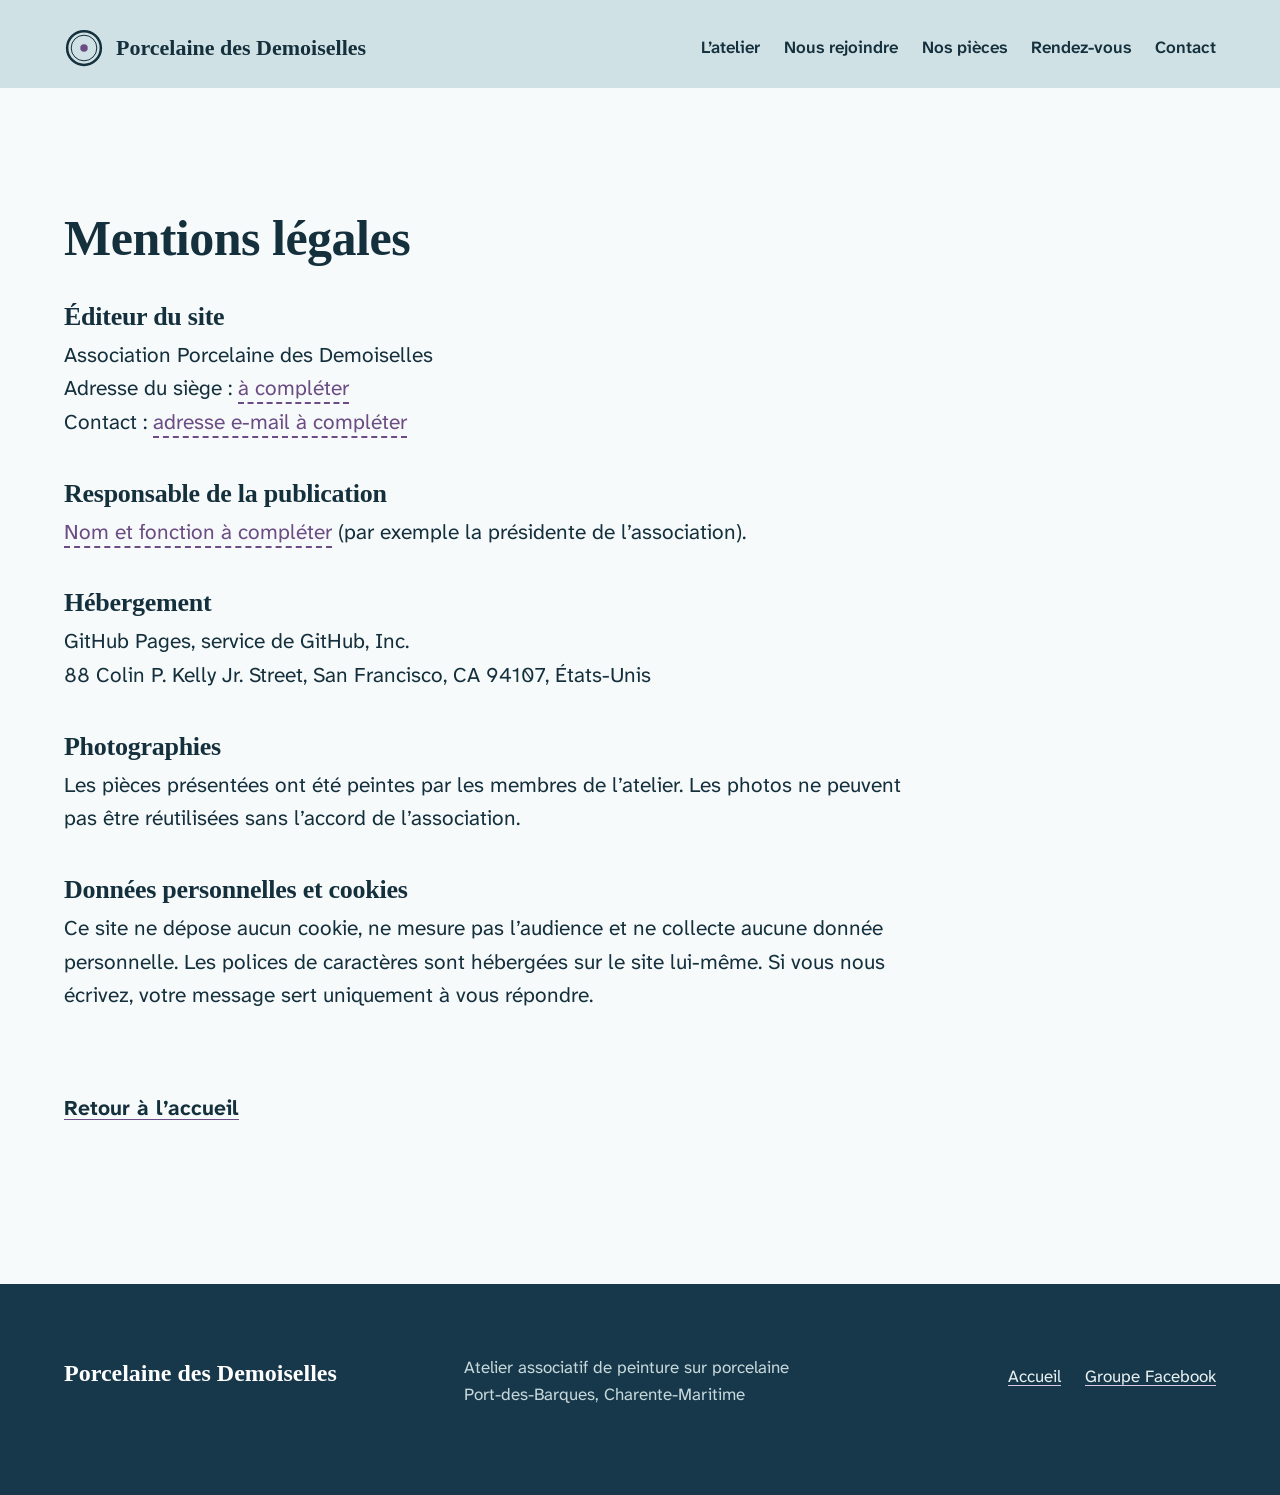
==== mentions-legales.html @ e753bbe0 "Site de l'atelier Porcelaine des Demoiselles Page d'accueil (atelier, nous rejoindre, galerie, rende" ====
<!doctype html>
<html lang="fr">
<head>
  <meta charset="utf-8">
  <meta name="viewport" content="width=device-width, initial-scale=1">
  <title>Mentions légales · Porcelaine des Demoiselles</title>
  <meta name="description" content="Mentions légales du site de l’atelier Porcelaine des Demoiselles, Port-des-Barques.">
  <meta name="theme-color" content="#cfe1e4">
  <meta name="robots" content="noindex">

  <link rel="preload" href="./fonts/alegreya.woff2" as="font" type="font/woff2" crossorigin>
  <link rel="preload" href="./fonts/atkinson-hyperlegible-next.woff2" as="font" type="font/woff2" crossorigin>
  <link rel="stylesheet" href="./css/base.css">
  <link rel="stylesheet" href="./css/layout.css">
  <link rel="stylesheet" href="./css/sections.css">

  <link rel="icon" href="./images/site/favicon.svg" type="image/svg+xml">
</head>
<body>
  <a class="lien-evitement" href="#contenu">Aller au contenu</a>

  <header class="entete">
    <div class="conteneur entete__interieur">
      <a class="marque" href="./index.html">
        <svg class="marque__signe" viewBox="0 0 64 64" aria-hidden="true" focusable="false">
          <circle cx="32" cy="32" r="27" fill="none" stroke="currentColor" stroke-width="4"/>
          <circle cx="32" cy="32" r="20.5" fill="none" stroke="currentColor" stroke-width="1.6"/>
          <circle cx="32" cy="32" r="6" class="marque__point"/>
        </svg>
        <span>Porcelaine des Demoiselles</span>
      </a>
      <nav class="navigation" aria-label="Navigation principale">
        <ul>
          <li><a href="./index.html#atelier">L’atelier</a></li>
          <li><a href="./index.html#rejoindre">Nous rejoindre</a></li>
          <li><a href="./index.html#galerie">Nos pièces</a></li>
          <li><a href="./index.html#rendez-vous">Rendez-vous</a></li>
          <li><a href="./index.html#contact">Contact</a></li>
        </ul>
      </nav>
    </div>
  </header>

  <!-- Les mentions « à compléter » sont à remplacer par les vraies informations -->
  <main id="contenu" class="bande mentions">
    <div class="conteneur prose">
      <h1>Mentions légales</h1>

      <h2>Éditeur du site</h2>
      <p>Association Porcelaine des Demoiselles<br>
        Adresse du siège&nbsp;: <span class="a-completer">à compléter</span><br>
        Contact&nbsp;: <span class="a-completer">adresse e-mail à compléter</span></p>

      <h2>Responsable de la publication</h2>
      <p><span class="a-completer">Nom et fonction à compléter</span> (par exemple la présidente de l’association).</p>

      <h2>Hébergement</h2>
      <!-- À adapter si le site est hébergé ailleurs que sur GitHub Pages -->
      <p>GitHub Pages, service de GitHub, Inc.<br>
        88 Colin P. Kelly Jr. Street, San Francisco, CA 94107, États-Unis</p>

      <h2>Photographies</h2>
      <p>Les pièces présentées ont été peintes par les membres de l’atelier. Les photos ne peuvent pas être réutilisées sans l’accord de l’association.</p>

      <h2>Données personnelles et cookies</h2>
      <p>Ce site ne dépose aucun cookie, ne mesure pas l’audience et ne collecte aucune donnée personnelle. Les polices de caractères sont hébergées sur le site lui-même. Si vous nous écrivez, votre message sert uniquement à vous répondre.</p>

      <p class="mentions__retour"><a class="lien-fort" href="./index.html">Retour à l’accueil</a></p>
    </div>
  </main>

  <footer class="pied">
    <div class="conteneur pied__interieur">
      <p class="pied__nom">Porcelaine des Demoiselles</p>
      <p>Atelier associatif de peinture sur porcelaine<br>Port-des-Barques, Charente-Maritime</p>
      <ul class="pied__liens">
        <li><a href="./index.html">Accueil</a></li>
        <li><a href="https://www.facebook.com/groups/818583442289298" rel="noopener">Groupe Facebook</a></li>
      </ul>
    </div>
  </footer>
</body>
</html>
---- css/base.css ----
/* =========================================================
   base.css — polices, couleurs, typographie, éléments communs
   C'est ici qu'on change les couleurs et les tailles du site.
   ========================================================= */

/* ---------- Polices (fichiers dans /fonts, licence libre OFL) ---------- */
@font-face {
  font-family: "Alegreya";
  src: url("../fonts/alegreya.woff2") format("woff2");
  font-weight: 400 800;
  font-style: normal;
  font-display: swap;
}

@font-face {
  font-family: "Atkinson Hyperlegible Next";
  src: url("../fonts/atkinson-hyperlegible-next.woff2") format("woff2");
  font-weight: 200 800;
  font-style: normal;
  font-display: swap;
}

/* ---------- Réglages généraux (variables) ---------- */
:root {
  /* Couleurs : les teintes d'une carte marine de l'estuaire */
  --fond: #f7fafa;          /* blanc froid, comme la porcelaine */
  --blanc: #ffffff;
  --eau-claire: #e5eff0;    /* eau peu profonde, teinte légère */
  --eau: #cfe1e4;           /* eau peu profonde, teinte plus marquée */
  --profond: #17384a;       /* bandeau « Nous rejoindre » et pied de page */
  --encre: #15303d;         /* texte principal et filets */
  --encre-douce: #3c5664;   /* texte secondaire, légendes */
  --obione: #6a8873;        /* vert des prés salés : traits pointillés */
  --lavande: #6b4c84;       /* lavande de mer : le seul accent */
  --lavande-claire: #d8c8e6;/* accent sur fond foncé */
  --sur-profond: #e8f1f2;   /* texte sur fond foncé */
  --sur-profond-doux: #c6d8dc;

  /* Polices */
  --police-titre: "Alegreya", Georgia, "Times New Roman", serif;
  --police-texte: "Atkinson Hyperlegible Next", "Segoe UI", Arial, sans-serif;

  /* Tailles de texte (grandes, pour un confort de lecture) */
  --texte: clamp(1.1875rem, 1.1rem + 0.3vw, 1.3125rem);   /* 19 à 21 px */
  --texte-petit: 1.0625rem;                                 /* 17 px, jamais moins */
  --titre-1: clamp(2.75rem, 1.6rem + 4.4vw, 5rem);
  --titre-2: clamp(2.125rem, 1.6rem + 2vw, 3.125rem);
  --titre-3: clamp(1.375rem, 1.25rem + 0.5vw, 1.625rem);

  /* Espacements */
  --espace-1: 0.5rem;
  --espace-2: 1rem;
  --espace-3: 1.5rem;
  --espace-4: 2.5rem;
  --espace-5: clamp(3rem, 2rem + 3vw, 4.5rem);
  --espace-section: clamp(4.5rem, 3rem + 6vw, 8rem);

  /* Mise en page */
  --largeur-max: 72rem;
  --marge: clamp(1.25rem, 5vw, 3rem);
  --mesure: 62ch;           /* longueur de ligne idéale pour lire */

  color-scheme: light;
}

/* ---------- Remise à zéro légère ---------- */
*,
*::before,
*::after {
  box-sizing: border-box;
}

html {
  -webkit-text-size-adjust: 100%;
  text-size-adjust: 100%;
  scroll-behavior: smooth;
  scrollbar-color: var(--encre-douce) var(--eau-claire);
}

body {
  margin: 0;
  background: var(--fond);
  color: var(--encre);
  font-family: var(--police-texte);
  font-size: var(--texte);
  line-height: 1.6;
  font-variant-numeric: lining-nums;
  caret-color: var(--lavande);
  -webkit-font-smoothing: antialiased;
}

img,
svg {
  display: block;
  max-width: 100%;
}

img {
  height: auto;
}

/* ---------- Titres et paragraphes ---------- */
h1,
h2,
h3 {
  font-family: var(--police-titre);
  font-weight: 700;
  line-height: 1.08;
  letter-spacing: -0.01em;
  color: var(--encre);
  margin: 0 0 var(--espace-3);
  text-wrap: balance;
}

h1 { font-size: var(--titre-1); font-weight: 800; line-height: 1; }
h2 { font-size: var(--titre-2); }
h3 { font-size: var(--titre-3); font-weight: 600; margin-bottom: var(--espace-2); }

/* Plus d'espace au-dessus d'un sous-titre qu'en dessous */
p + h3,
ul + h3,
ol + h3,
table + h3,
.prochain + h3 {
  margin-top: var(--espace-4);
}

p {
  margin: 0 0 var(--espace-3);
  max-width: var(--mesure);
  text-wrap: pretty;
}

ul,
ol {
  margin: 0;
  padding: 0;
}

strong {
  font-weight: 700;
}

sup {
  font-size: 0.65em;
  line-height: 0;
}

/* ---------- Liens ---------- */
a {
  color: inherit;
  text-decoration-line: underline;
  text-decoration-color: var(--lavande);
  text-decoration-thickness: 1px;
  text-underline-offset: 0.2em;
  transition: text-decoration-color 160ms ease-out;
}

/* Au survol, le soulignement devient un double filet */
a:hover {
  text-decoration-style: double;
  text-decoration-thickness: 3px;
}

/* Contour bien visible pour la navigation au clavier */
:focus-visible {
  outline: 3px solid var(--lavande);
  outline-offset: 3px;
  border-radius: 2px;
}

::selection {
  background: var(--lavande-claire);
  color: var(--encre);
}

/* ---------- Boutons ---------- */
.bouton {
  display: inline-flex;
  align-items: center;
  justify-content: center;
  min-height: 3.25rem;
  padding: 0.75rem 1.75rem;
  border: 2px solid var(--profond);
  border-radius: 3px;
  background: var(--profond);
  color: var(--sur-profond);
  font: inherit;
  font-weight: 700;
  line-height: 1.2;
  text-decoration: none;
  cursor: pointer;
  outline: 1px solid transparent;
  outline-offset: 4px;
  transition: outline-color 180ms ease-out, background-color 180ms ease-out;
}

/* Survol : un second filet fin apparaît autour du bouton */
.bouton:hover {
  outline-color: var(--profond);
}

.bouton:focus-visible {
  outline: 3px solid var(--lavande);
  outline-offset: 4px;
}

.bouton--clair {
  background: var(--fond);
  border-color: var(--fond);
  color: var(--profond);
}

.bouton--clair:hover {
  outline-color: var(--fond);
}

.bouton--clair:focus-visible {
  outline-color: var(--lavande-claire);
}

.bouton--trait {
  background: transparent;
  color: var(--profond);
}

/* Lien mis en avant, à côté d'un bouton */
.lien-fort {
  display: inline-flex;
  align-items: center;
  min-height: 3.25rem;
  font-weight: 700;
}

/* Groupe d'actions (bouton + lien) */
.actions {
  display: flex;
  flex-wrap: wrap;
  align-items: center;
  gap: var(--espace-2) var(--espace-4);
  margin-top: var(--espace-4);
}

/* ---------- Cartouche : cadre à double filet (épais + fin) ---------- */
/* Comme les cartouches des cartes marines et les filets peints au bord des assiettes */
.cartouche {
  --ecart-filet: 5px;
  margin: calc(var(--ecart-filet) + 2px);
  padding: clamp(0.625rem, 1.4vw, 1rem);
  background: var(--blanc);
  border: 3px solid var(--encre);
  outline: 1px solid var(--encre);
  outline-offset: var(--ecart-filet);
}

figure {
  margin: 0;
}

figcaption {
  margin-top: 0.75rem;
  color: var(--encre-douce);
  font-size: var(--texte-petit);
  line-height: 1.4;
}

/* ---------- Informations encore à remplir ---------- */
/* Repère visible tant que la vraie information n'est pas saisie */
.a-completer {
  color: var(--lavande);
  font-style: normal;
  border-bottom: 2px dashed var(--lavande);
}

/* ---------- Accessibilité ---------- */
.lien-evitement {
  position: absolute;
  top: var(--espace-1);
  left: var(--espace-1);
  z-index: 10;
  padding: var(--espace-1) var(--espace-2);
  background: var(--profond);
  color: var(--sur-profond);
  font-weight: 700;
  transform: translateY(-200%);
}

.lien-evitement:focus {
  transform: none;
}

@media (prefers-reduced-motion: reduce) {
  html {
    scroll-behavior: auto;
  }

  *,
  *::before,
  *::after {
    transition-duration: 0.01ms !important;
    animation-duration: 0.01ms !important;
  }
}
---- css/layout.css ----
/* =========================================================
   layout.css — conteneur, en-tête, bandes de couleur, pied de page
   ========================================================= */

/* Largeur maximale du contenu + marges sur les côtés */
.conteneur {
  width: 100%;
  max-width: calc(var(--largeur-max) + 2 * var(--marge));
  margin-inline: auto;
  padding-inline: var(--marge);
}

/* ---------- En-tête ---------- */
.entete {
  background: var(--eau);
  padding-block: var(--espace-3) var(--espace-2);
}

.entete__interieur {
  display: flex;
  flex-wrap: wrap;
  align-items: center;
  justify-content: space-between;
  gap: var(--espace-2) var(--espace-4);
}

.marque {
  display: inline-flex;
  align-items: center;
  gap: 0.75rem;
  min-height: 3rem;
  font-family: var(--police-titre);
  font-size: 1.375rem;
  font-weight: 700;
  line-height: 1.1;
  text-decoration: none;
}

.marque__signe {
  width: 2.5rem;
  height: 2.5rem;
  flex: none;
  color: var(--encre);
}

.marque__point {
  fill: var(--lavande);
}

.navigation ul {
  display: flex;
  flex-wrap: wrap;
  gap: 0 var(--espace-3);
  list-style: none;
}

.navigation a {
  display: inline-flex;
  align-items: center;
  min-height: 2.75rem;     /* zone cliquable confortable */
  font-size: var(--texte-petit);
  font-weight: 600;
  text-decoration-color: transparent;
}

.navigation a:hover {
  text-decoration-color: var(--lavande);
}

/* ---------- Bandes (sections) ---------- */
.bande {
  padding-block: var(--espace-section);
}

.bande--eau-claire {
  background: var(--eau-claire);
}

.bande--eau {
  background: var(--eau);
}

/* Bande foncée : on éclaircit textes, liens et contours */
.bande--profonde {
  background: var(--profond);
  color: var(--sur-profond);
}

.bande--profonde h2,
.bande--profonde h3 {
  color: var(--blanc);
}

.bande--profonde a {
  text-decoration-color: var(--lavande-claire);
}

.bande--profonde :focus-visible {
  outline-color: var(--lavande-claire);
}

/* ---------- Pied de page ---------- */
.pied {
  background: var(--profond);
  color: var(--sur-profond-doux);
  padding-block: var(--espace-5);
  font-size: var(--texte-petit);
}

.pied__interieur {
  display: grid;
  gap: var(--espace-2) var(--espace-4);
}

.pied p {
  margin: 0;
}

.pied__nom {
  font-family: var(--police-titre);
  font-size: 1.5rem;
  font-weight: 700;
  color: var(--blanc);
}

.pied__liens {
  display: flex;
  flex-wrap: wrap;
  gap: 0 var(--espace-3);
  list-style: none;
}

.pied a {
  display: inline-flex;
  align-items: center;
  min-height: 2.75rem;
  color: var(--sur-profond);
  text-decoration-color: var(--lavande-claire);
}

.pied :focus-visible {
  outline-color: var(--lavande-claire);
}

.pied__note {
  padding-top: var(--espace-2);
  border-top: 1px dotted var(--sur-profond-doux);
}

@media (min-width: 56rem) {
  .pied__interieur {
    grid-template-columns: 1fr 1.4fr auto;
    align-items: start;
  }

  .pied__nom {
    grid-row: span 2;
  }

  .pied__note {
    grid-column: 2 / -1;
  }
}
---- css/sections.css ----
/* =========================================================
   sections.css — le style de chaque partie de la page
   (accueil, atelier, nous rejoindre, rendez-vous, contact, mentions)
   ========================================================= */

/* ---------- Accueil ---------- */
.accueil {
  --hauteur-cote: clamp(56px, 8vw, 120px);
  position: relative;
  background: var(--eau);
  padding-top: var(--espace-4);
}

.accueil__grille {
  position: relative;
  z-index: 1;               /* la photo passe devant la ligne de côte */
  display: grid;
  gap: var(--espace-5);
  align-items: center;
}

.accueil__texte {
  padding-bottom: var(--espace-2);
}

.accueil h1 {
  margin-bottom: var(--espace-2);
}

.accueil__soustitre {
  font-family: var(--police-titre);
  font-size: var(--titre-3);
  font-weight: 500;
  line-height: 1.3;
  color: var(--encre-douce);
  margin-bottom: var(--espace-4);
}

.accueil__intro {
  font-size: calc(var(--texte) * 1.08);
  max-width: 34ch;
}

.accueil__mention {
  font-weight: 700;
  color: var(--lavande);
  max-width: 34ch;
}

.accueil__image {
  justify-self: center;
  width: min(100%, 26rem);
  --ecart-filet: 6px;
}

/* La ligne de côte en bas de l'accueil */
.cote {
  position: absolute;
  left: 0;
  bottom: 0;
  width: 100%;
  height: var(--hauteur-cote);
}

.cote__terre {
  fill: var(--fond);
}

.cote__sonde {
  fill: none;
  stroke: var(--encre);
  stroke-opacity: 0.55;
  stroke-width: 1.5;
  stroke-dasharray: 1.5 7;
  stroke-linecap: round;
  vector-effect: non-scaling-stroke;
}

@media (min-width: 56rem) {
  .accueil {
    padding-top: var(--espace-3);
  }

  .accueil__grille {
    grid-template-columns: 1.15fr 0.85fr;
    gap: var(--espace-4);
  }

  .accueil__texte {
    padding-bottom: calc(var(--hauteur-cote) + var(--espace-3));
  }

  .accueil__image {
    justify-self: end;
    width: min(100%, 25rem);
    margin-bottom: calc(var(--hauteur-cote) * -0.35);
  }
}

@media (max-width: 55.99rem) {
  .accueil__grille {
    padding-bottom: calc(var(--hauteur-cote) * 0.55);
  }
}

/* ---------- L'atelier ---------- */
.atelier {
  padding-top: calc(var(--espace-section) * 0.9);
}

.atelier__grille {
  display: grid;
  gap: var(--espace-5);
  align-items: start;
}

.atelier__image {
  width: min(100%, 24rem);
  justify-self: center;
}

/* Liste séparée par des pointillés, comme des lignes de sonde */
.liste-sonde {
  list-style: none;
  max-width: 30rem;
  border-top: 1px dotted var(--obione);
}

.liste-sonde li {
  padding-block: 0.6rem;
  border-bottom: 1px dotted var(--obione);
}

@media (min-width: 56rem) {
  .atelier__grille {
    grid-template-columns: 1.25fr 0.75fr;
    gap: var(--espace-5) clamp(3rem, 6vw, 6rem);
  }

  .atelier__image {
    justify-self: end;
    margin-top: calc(var(--titre-2) * 1.6);
  }
}

/* ---------- Nous rejoindre ---------- */
.rejoindre h2 {
  max-width: 18ch;
}

.rejoindre__intro {
  font-size: calc(var(--texte) * 1.08);
  color: var(--sur-profond);
  max-width: 48ch;
  margin-bottom: var(--espace-5);
}

/* Les trois étapes, numérotées dans l'ordre */
.etapes {
  list-style: none;
  counter-reset: etape;
  display: grid;
  gap: var(--espace-4);
}

.etape {
  counter-increment: etape;
  position: relative;
  padding-top: var(--espace-3);
  border-top: 1px dotted var(--sur-profond-doux);
}

.etape::before {
  content: counter(etape);
  display: grid;
  place-items: center;
  width: 3rem;
  height: 3rem;
  margin-bottom: var(--espace-2);
  border: 2px solid var(--lavande-claire);
  border-radius: 50%;
  outline: 1px solid var(--lavande-claire);
  outline-offset: 3px;
  font-family: var(--police-titre);
  font-size: 1.5rem;
  font-weight: 700;
  line-height: 1;
  color: var(--blanc);
}

.etape p {
  color: var(--sur-profond-doux);
  margin-bottom: 0;
}

.rejoindre .actions {
  margin-top: var(--espace-5);
}

@media (min-width: 60rem) {
  .etapes {
    grid-template-columns: repeat(3, 1fr);
    gap: var(--espace-5);
  }
}

/* ---------- Rendez-vous ---------- */
.rendez-vous__intro {
  margin-bottom: var(--espace-4);
}

/* Le prochain rendez-vous : une ligne encadrée d'un double filet */
.prochain {
  display: flex;
  flex-wrap: wrap;
  align-items: baseline;
  gap: var(--espace-1) var(--espace-3);
  max-width: none;
  padding-block: var(--espace-3);
  border-block: 4px double var(--encre);
}

.prochain__titre {
  font-family: var(--police-titre);
  font-size: var(--titre-3);
  font-weight: 700;
}

/* Tableau des expositions, façon annuaire des marées */
.annuaire {
  width: 100%;
  max-width: 52rem;
  border-collapse: collapse;
  font-variant-numeric: lining-nums tabular-nums;
}

.annuaire th {
  padding: 0 var(--espace-2) var(--espace-1) 0;
  font-size: var(--texte-petit);
  font-weight: 700;
  color: var(--encre-douce);
  text-align: left;
  border-bottom: 2px solid var(--encre);
}

.annuaire td {
  padding: 0.8rem var(--espace-2) 0.8rem 0;
  border-bottom: 1px dotted var(--obione);
  vertical-align: top;
}

.annuaire td:first-child {
  font-family: var(--police-titre);
  font-weight: 700;
  white-space: nowrap;
}

.note {
  margin-top: var(--espace-3);
  color: var(--encre-douce);
}

/* Sur petit écran, chaque ligne du tableau devient un petit bloc */
@media (max-width: 40rem) {
  .annuaire thead {
    position: absolute;
    width: 1px;
    height: 1px;
    overflow: hidden;
    clip-path: inset(50%);
  }

  .annuaire tr {
    display: block;
    padding-block: 0.8rem;
    border-bottom: 1px dotted var(--obione);
  }

  .annuaire tbody tr:first-child {
    border-top: 2px solid var(--encre);
  }

  .annuaire td {
    display: block;
    padding: 0;
    border: 0;
  }

  .annuaire td:last-child {
    color: var(--encre-douce);
  }
}

/* ---------- Infos pratiques et contact ---------- */
.contact__grille {
  display: grid;
  gap: var(--espace-5);
  align-items: start;
}

.contact__bloc.cartouche {
  --ecart-filet: 5px;
  padding: clamp(1.25rem, 3vw, 2.25rem);
}

.contact__bloc:not(.cartouche) {
  padding-top: clamp(1.25rem, 3vw, 2.25rem);
}

/* Liste « intitulé : valeur » séparée par des pointillés */
.fiche {
  margin: 0;
}

.fiche > div {
  padding-block: 0.85rem;
  border-bottom: 1px dotted var(--obione);
}

.fiche > div:first-child {
  border-top: 1px dotted var(--obione);
}

.fiche dt {
  font-size: var(--texte-petit);
  font-weight: 700;
  color: var(--encre-douce);
}

.fiche dd {
  margin: 0.15rem 0 0;
  overflow-wrap: anywhere;
}

.fiche a {
  display: inline-flex;
  align-items: center;
  min-height: 2.75rem;
  font-weight: 700;
}

@media (min-width: 56rem) {
  .contact__grille {
    grid-template-columns: 1fr 1fr;
    gap: var(--espace-5) clamp(3rem, 6vw, 6rem);
  }
}

/* ---------- Page des mentions légales ---------- */
.mentions h1 {
  font-size: var(--titre-2);
  margin-bottom: var(--espace-4);
}

.prose h2 {
  font-size: var(--titre-3);
  margin: var(--espace-4) 0 var(--espace-1);
}

.mentions__retour {
  margin-top: var(--espace-5);
}
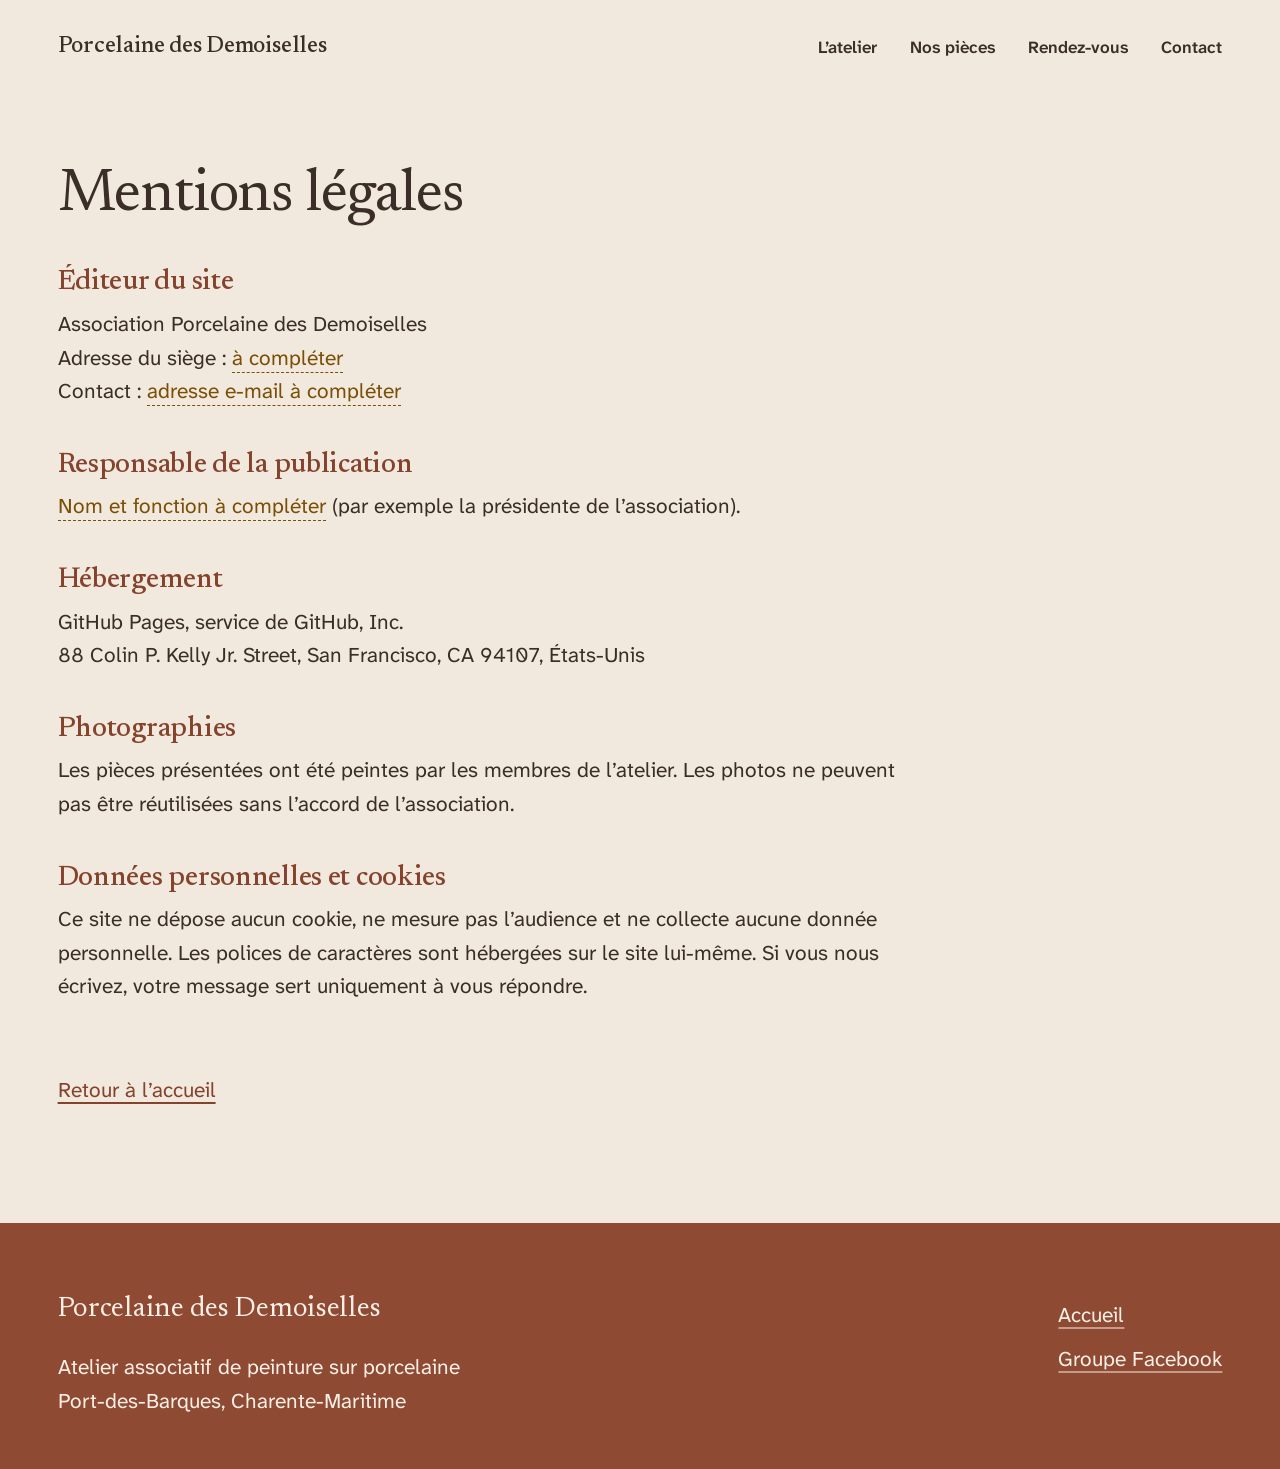
==== commit 5024608d: "Nouveau design chaleureux : lin, rose poudré et terre cuite - Palette choisie par l'association : fo" ====
--- a/mentions-legales.html
+++ b/mentions-legales.html
@@ -5,11 +5,12 @@
   <meta name="viewport" content="width=device-width, initial-scale=1">
   <title>Mentions légales · Porcelaine des Demoiselles</title>
   <meta name="description" content="Mentions légales du site de l’atelier Porcelaine des Demoiselles, Port-des-Barques.">
-  <meta name="theme-color" content="#cfe1e4">
+  <meta name="theme-color" content="#f2e9de">
   <meta name="robots" content="noindex">
 
-  <link rel="preload" href="./fonts/alegreya.woff2" as="font" type="font/woff2" crossorigin>
+  <link rel="preload" href="./fonts/newsreader.woff2" as="font" type="font/woff2" crossorigin>
   <link rel="preload" href="./fonts/atkinson-hyperlegible-next.woff2" as="font" type="font/woff2" crossorigin>
+  <script>document.documentElement.classList.add("js");</script>
   <link rel="stylesheet" href="./css/base.css">
   <link rel="stylesheet" href="./css/layout.css">
   <link rel="stylesheet" href="./css/sections.css">
@@ -19,20 +20,18 @@
 <body>
   <a class="lien-evitement" href="#contenu">Aller au contenu</a>
 
+  <!-- ============ EN-TÊTE ============ -->
   <header class="entete">
     <div class="conteneur entete__interieur">
-      <a class="marque" href="./index.html">
-        <svg class="marque__signe" viewBox="0 0 64 64" aria-hidden="true" focusable="false">
-          <circle cx="32" cy="32" r="27" fill="none" stroke="currentColor" stroke-width="4"/>
-          <circle cx="32" cy="32" r="20.5" fill="none" stroke="currentColor" stroke-width="1.6"/>
-          <circle cx="32" cy="32" r="6" class="marque__point"/>
-        </svg>
-        <span>Porcelaine des Demoiselles</span>
-      </a>
-      <nav class="navigation" aria-label="Navigation principale">
+      <a class="marque" href="./index.html">Porcelaine des Demoiselles</a>
+      <!-- Bouton « Menu », visible seulement sur téléphone (géré par js/menu.js) -->
+      <button class="menu-bouton" type="button" aria-expanded="false" aria-controls="navigation-principale">
+        <span class="menu-bouton__icone" aria-hidden="true"></span>
+        Menu
+      </button>
+      <nav class="navigation" id="navigation-principale" aria-label="Navigation principale">
         <ul>
           <li><a href="./index.html#atelier">L’atelier</a></li>
-          <li><a href="./index.html#rejoindre">Nous rejoindre</a></li>
           <li><a href="./index.html#galerie">Nos pièces</a></li>
           <li><a href="./index.html#rendez-vous">Rendez-vous</a></li>
           <li><a href="./index.html#contact">Contact</a></li>
@@ -42,7 +41,7 @@
   </header>
 
   <!-- Les mentions « à compléter » sont à remplacer par les vraies informations -->
-  <main id="contenu" class="bande mentions">
+  <main id="contenu" class="partie mentions">
     <div class="conteneur prose">
       <h1>Mentions légales</h1>
 
@@ -65,7 +64,7 @@
       <h2>Données personnelles et cookies</h2>
       <p>Ce site ne dépose aucun cookie, ne mesure pas l’audience et ne collecte aucune donnée personnelle. Les polices de caractères sont hébergées sur le site lui-même. Si vous nous écrivez, votre message sert uniquement à vous répondre.</p>
 
-      <p class="mentions__retour"><a class="lien-fort" href="./index.html">Retour à l’accueil</a></p>
+      <p class="mentions__retour"><a href="./index.html">Retour à l’accueil</a></p>
     </div>
   </main>
 
@@ -79,5 +78,8 @@
       </ul>
     </div>
   </footer>
+
+
+  <script src="./js/menu.js" defer></script>
 </body>
 </html>
--- a/css/base.css
+++ b/css/base.css
@@ -1,17 +1,28 @@
 /* =========================================================
    base.css — polices, couleurs, typographie, éléments communs
    C'est ici qu'on change les couleurs et les tailles du site.
+   L'ambiance : la table de l'exposition-vente, un après-midi d'automne.
    ========================================================= */
 
 /* ---------- Polices (fichiers dans /fonts, licence libre OFL) ---------- */
+/* Newsreader : les titres, chaleureux et lisibles (droit et italique) */
 @font-face {
-  font-family: "Alegreya";
-  src: url("../fonts/alegreya.woff2") format("woff2");
-  font-weight: 400 800;
+  font-family: "Newsreader";
+  src: url("../fonts/newsreader.woff2") format("woff2");
+  font-weight: 200 800;
   font-style: normal;
   font-display: swap;
 }
 
+@font-face {
+  font-family: "Newsreader";
+  src: url("../fonts/newsreader-italique.woff2") format("woff2");
+  font-weight: 200 800;
+  font-style: italic;
+  font-display: swap;
+}
+
+/* Atkinson Hyperlegible Next : le texte courant, conçu pour bien se lire */
 @font-face {
   font-family: "Atkinson Hyperlegible Next";
   src: url("../fonts/atkinson-hyperlegible-next.woff2") format("woff2");
@@ -22,30 +33,48 @@
 
 /* ---------- Réglages généraux (variables) ---------- */
 :root {
-  /* Couleurs : les teintes d'une carte marine de l'estuaire */
-  --fond: #f7fafa;          /* blanc froid, comme la porcelaine */
-  --blanc: #ffffff;
-  --eau-claire: #e5eff0;    /* eau peu profonde, teinte légère */
-  --eau: #cfe1e4;           /* eau peu profonde, teinte plus marquée */
-  --profond: #17384a;       /* bandeau « Nous rejoindre » et pied de page */
-  --encre: #15303d;         /* texte principal et filets */
-  --encre-douce: #3c5664;   /* texte secondaire, légendes */
-  --obione: #6a8873;        /* vert des prés salés : traits pointillés */
-  --lavande: #6b4c84;       /* lavande de mer : le seul accent */
-  --lavande-claire: #d8c8e6;/* accent sur fond foncé */
-  --sur-profond: #e8f1f2;   /* texte sur fond foncé */
-  --sur-profond-doux: #c6d8dc;
+  /* ---- Les couleurs ----
+     Une palette douce : un fond lin, un rose poudré (la nappe sous les pièces
+     et « L'atelier »), un rose plus clair (« Rendez-vous »), un pied de page
+     terre cuite, un texte brun très foncé et une couleur d'accent terre cuite.
+     Pour changer toute l'ambiance, il suffit de changer ces valeurs. */
+  --fond: #f2e9de;          /* lin : fond général, haut de page, galerie, contact */
+  --fond-doux: #f6e1d9;     /* rose clair : « Rendez-vous » */
+  --fort: #ebcfc6;          /* rose poudré : la nappe, « L'atelier », le carton du prochain rendez-vous */
+  --fort-texte: #3b2e28;    /* texte sur le rose poudré */
+  --fort-doux: #6e4a3e;     /* cartels sur le rose poudré */
+  --fort-titre: #85432d;    /* titres sur le rose poudré */
+  --fort-lien: #85432d;     /* liens sur le rose poudré */
+  --fort-filet: rgb(59 46 40 / 0.2);
+  --pied: #8e4a33;          /* terre cuite : pied de page */
+  --pied-texte: #fbefe6;
+  --pied-doux: #f3d9cb;
+
+  --encre: #3b2e28;         /* texte principal */
+  --encre-douce: #6e4a3e;   /* cartels, légendes, notes */
+  --accent: #9e5239;        /* le mot en italique du grand titre */
+  --lien: #85432d;          /* titres des parties et liens */
+  --ocre: #7a4f06;          /* repère des informations encore à compléter */
+  --filet: rgb(59 46 40 / 0.2);    /* traits fins entre les lignes */
+  --selection: #e9b8a6;
+  --survol: rgb(59 46 40 / 0.07);
+
+  /* Les photos : coins doux et ombre chaude (et quand on les survole) */
+  --rayon: 14px;
+  --ombre: 0 2px 4px rgb(58 42 35 / 0.08), 0 18px 36px -12px rgb(58 42 35 / 0.30);
+  --ombre-levee: 0 4px 8px rgb(58 42 35 / 0.10), 0 30px 52px -14px rgb(58 42 35 / 0.38);
+  --douceur: cubic-bezier(0.16, 1, 0.3, 1);
 
   /* Polices */
-  --police-titre: "Alegreya", Georgia, "Times New Roman", serif;
+  --police-titre: "Newsreader", Georgia, "Times New Roman", serif;
   --police-texte: "Atkinson Hyperlegible Next", "Segoe UI", Arial, sans-serif;
 
   /* Tailles de texte (grandes, pour un confort de lecture) */
   --texte: clamp(1.1875rem, 1.1rem + 0.3vw, 1.3125rem);   /* 19 à 21 px */
   --texte-petit: 1.0625rem;                                 /* 17 px, jamais moins */
-  --titre-1: clamp(2.75rem, 1.6rem + 4.4vw, 5rem);
-  --titre-2: clamp(2.125rem, 1.6rem + 2vw, 3.125rem);
-  --titre-3: clamp(1.375rem, 1.25rem + 0.5vw, 1.625rem);
+  --titre-1: clamp(3rem, 1.1rem + 5.6vw, 5.875rem);
+  --titre-2: clamp(2.375rem, 1.3rem + 3vw, 3.875rem);
+  --titre-3: clamp(1.5rem, 1.35rem + 0.5vw, 1.75rem);
 
   /* Espacements */
   --espace-1: 0.5rem;
@@ -53,14 +82,53 @@
   --espace-3: 1.5rem;
   --espace-4: 2.5rem;
   --espace-5: clamp(3rem, 2rem + 3vw, 4.5rem);
-  --espace-section: clamp(4.5rem, 3rem + 6vw, 8rem);
+  --espace-section: clamp(4rem, 2.5rem + 4vw, 6rem);
 
   /* Mise en page */
-  --largeur-max: 72rem;
-  --marge: clamp(1.25rem, 5vw, 3rem);
+  --largeur-max: 90rem;
+  --marge: clamp(1.25rem, 4.5vw, 4rem);
+  --gouttiere: clamp(1rem, 2.2vw, 2rem);
   --mesure: 62ch;           /* longueur de ligne idéale pour lire */
 
   color-scheme: light;
+}
+
+/* Les fonds de couleur des parties */
+.fond-doux { background: var(--fond-doux); }
+
+/* L'aplat de couleur forte : textes, titres, liens et traits adaptés */
+.fond-fort {
+  --filet: var(--fort-filet);
+  background: var(--fort);
+  color: var(--fort-texte);
+}
+
+.fond-fort h2,
+.fond-fort h3 {
+  color: var(--fort-titre);
+}
+
+.fond-fort a,
+.fond-fort a:hover {
+  color: var(--fort-lien);
+}
+
+.fond-fort .cartel,
+.fond-fort figcaption {
+  color: var(--fort-doux);
+}
+
+.fond-fort .cartel strong {
+  color: var(--fort-texte);
+}
+
+.fond-fort :focus-visible {
+  outline-color: var(--fort-texte);
+}
+
+.fond-fort ::selection {
+  background: var(--fort-texte);
+  color: var(--fort);
 }
 
 /* ---------- Remise à zéro légère ---------- */
@@ -74,7 +142,7 @@
   -webkit-text-size-adjust: 100%;
   text-size-adjust: 100%;
   scroll-behavior: smooth;
-  scrollbar-color: var(--encre-douce) var(--eau-claire);
+  scrollbar-color: var(--encre-douce) var(--fond);
 }
 
 body {
@@ -85,7 +153,7 @@
   font-size: var(--texte);
   line-height: 1.6;
   font-variant-numeric: lining-nums;
-  caret-color: var(--lavande);
+  caret-color: var(--accent);
   -webkit-font-smoothing: antialiased;
 }
 
@@ -104,17 +172,39 @@
 h2,
 h3 {
   font-family: var(--police-titre);
-  font-weight: 700;
-  line-height: 1.08;
-  letter-spacing: -0.01em;
+  font-weight: 400;
+  font-optical-sizing: auto;
   color: var(--encre);
   margin: 0 0 var(--espace-3);
   text-wrap: balance;
 }
 
-h1 { font-size: var(--titre-1); font-weight: 800; line-height: 1; }
-h2 { font-size: var(--titre-2); }
-h3 { font-size: var(--titre-3); font-weight: 600; margin-bottom: var(--espace-2); }
+h1 {
+  font-size: var(--titre-1);
+  line-height: 0.98;
+  letter-spacing: -0.025em;
+}
+
+/* Le mot en italique du grand titre, en terre cuite */
+h1 em {
+  font-style: italic;
+  color: var(--accent);
+}
+
+h2 {
+  font-size: var(--titre-2);
+  line-height: 1.02;
+  letter-spacing: -0.02em;
+  color: var(--lien);
+}
+
+h3 {
+  font-size: var(--titre-3);
+  font-weight: 500;
+  line-height: 1.2;
+  letter-spacing: -0.01em;
+  margin-bottom: var(--espace-2);
+}
 
 /* Plus d'espace au-dessus d'un sous-titre qu'en dessous */
 p + h3,
@@ -122,7 +212,7 @@
 ol + h3,
 table + h3,
 .prochain + h3 {
-  margin-top: var(--espace-4);
+  margin-top: var(--espace-5);
 }
 
 p {
@@ -146,113 +236,63 @@
   line-height: 0;
 }
 
+/* Mots à ne pas couper en fin de ligne (ex. Port-des-Barques) */
+.sans-coupure {
+  white-space: nowrap;
+}
+
 /* ---------- Liens ---------- */
+/* Terre cuite foncée, soulignés finement ; le trait s’épaissit au survol */
 a {
-  color: inherit;
+  color: var(--lien);
   text-decoration-line: underline;
-  text-decoration-color: var(--lavande);
-  text-decoration-thickness: 1px;
-  text-underline-offset: 0.2em;
-  transition: text-decoration-color 160ms ease-out;
-}
-
-/* Au survol, le soulignement devient un double filet */
+  text-decoration-thickness: 0.075em;
+  text-underline-offset: 0.22em;
+  transition: color 160ms ease-out, text-decoration-thickness 160ms ease-out;
+}
+
 a:hover {
-  text-decoration-style: double;
-  text-decoration-thickness: 3px;
+  color: var(--encre);
+  text-decoration-thickness: 0.14em;
 }
 
 /* Contour bien visible pour la navigation au clavier */
 :focus-visible {
-  outline: 3px solid var(--lavande);
+  outline: 3px solid var(--encre);
   outline-offset: 3px;
-  border-radius: 2px;
 }
 
 ::selection {
-  background: var(--lavande-claire);
-  color: var(--encre);
-}
-
-/* ---------- Boutons ---------- */
+  background: var(--selection);
+  color: var(--encre);
+}
+
+/* ---------- Boutons (visionneuse, menu) ---------- */
+/* Un contour arrondi, jamais de bouton plein */
 .bouton {
   display: inline-flex;
   align-items: center;
   justify-content: center;
-  min-height: 3.25rem;
-  padding: 0.75rem 1.75rem;
-  border: 2px solid var(--profond);
-  border-radius: 3px;
-  background: var(--profond);
-  color: var(--sur-profond);
-  font: inherit;
+  min-height: 3rem;
+  padding: 0.6rem 1.4rem;
+  border: 1.5px solid currentColor;
+  border-radius: 999px;
+  background: transparent;
+  color: var(--encre);
+  font-family: var(--police-texte);
+  font-size: var(--texte-petit);
   font-weight: 700;
   line-height: 1.2;
   text-decoration: none;
   cursor: pointer;
-  outline: 1px solid transparent;
-  outline-offset: 4px;
-  transition: outline-color 180ms ease-out, background-color 180ms ease-out;
-}
-
-/* Survol : un second filet fin apparaît autour du bouton */
+  transition: background-color 180ms ease-out;
+}
+
 .bouton:hover {
-  outline-color: var(--profond);
-}
-
-.bouton:focus-visible {
-  outline: 3px solid var(--lavande);
-  outline-offset: 4px;
-}
-
-.bouton--clair {
-  background: var(--fond);
-  border-color: var(--fond);
-  color: var(--profond);
-}
-
-.bouton--clair:hover {
-  outline-color: var(--fond);
-}
-
-.bouton--clair:focus-visible {
-  outline-color: var(--lavande-claire);
-}
-
-.bouton--trait {
-  background: transparent;
-  color: var(--profond);
-}
-
-/* Lien mis en avant, à côté d'un bouton */
-.lien-fort {
-  display: inline-flex;
-  align-items: center;
-  min-height: 3.25rem;
-  font-weight: 700;
-}
-
-/* Groupe d'actions (bouton + lien) */
-.actions {
-  display: flex;
-  flex-wrap: wrap;
-  align-items: center;
-  gap: var(--espace-2) var(--espace-4);
-  margin-top: var(--espace-4);
-}
-
-/* ---------- Cartouche : cadre à double filet (épais + fin) ---------- */
-/* Comme les cartouches des cartes marines et les filets peints au bord des assiettes */
-.cartouche {
-  --ecart-filet: 5px;
-  margin: calc(var(--ecart-filet) + 2px);
-  padding: clamp(0.625rem, 1.4vw, 1rem);
-  background: var(--blanc);
-  border: 3px solid var(--encre);
-  outline: 1px solid var(--encre);
-  outline-offset: var(--ecart-filet);
-}
-
+  background: var(--survol);
+}
+
+/* ---------- Pièces, légendes et cartels ---------- */
 figure {
   margin: 0;
 }
@@ -264,12 +304,29 @@
   line-height: 1.4;
 }
 
+/* Le cartel : le nom de la pièce, puis une ligne d'explication */
+.cartel {
+  color: var(--encre-douce);
+  font-size: var(--texte-petit);
+  line-height: 1.4;
+}
+
+.cartel strong {
+  display: block;
+  margin-bottom: 0.1rem;
+  font-family: var(--police-titre);
+  font-size: 1.25rem;
+  font-weight: 500;
+  line-height: 1.3;
+  color: var(--encre);
+}
+
 /* ---------- Informations encore à remplir ---------- */
 /* Repère visible tant que la vraie information n'est pas saisie */
 .a-completer {
-  color: var(--lavande);
+  color: var(--ocre);
   font-style: normal;
-  border-bottom: 2px dashed var(--lavande);
+  border-bottom: 1.5px dashed currentColor;
 }
 
 /* ---------- Accessibilité ---------- */
@@ -279,10 +336,14 @@
   left: var(--espace-1);
   z-index: 10;
   padding: var(--espace-1) var(--espace-2);
-  background: var(--profond);
-  color: var(--sur-profond);
+  background: var(--encre);
+  color: var(--fond);
   font-weight: 700;
   transform: translateY(-200%);
+}
+
+.lien-evitement:hover {
+  color: var(--fond);
 }
 
 .lien-evitement:focus {
--- a/css/layout.css
+++ b/css/layout.css
@@ -1,115 +1,287 @@
 /* =========================================================
-   layout.css — conteneur, en-tête, bandes de couleur, pied de page
+   layout.css — l'en-tête, le menu, les parties, le pied de page
    ========================================================= */
 
-/* Largeur maximale du contenu + marges sur les côtés */
 .conteneur {
   width: 100%;
-  max-width: calc(var(--largeur-max) + 2 * var(--marge));
+  max-width: var(--largeur-max);
   margin-inline: auto;
   padding-inline: var(--marge);
 }
 
 /* ---------- En-tête ---------- */
-.entete {
-  background: var(--eau);
-  padding-block: var(--espace-3) var(--espace-2);
-}
-
 .entete__interieur {
   display: flex;
   flex-wrap: wrap;
   align-items: center;
   justify-content: space-between;
   gap: var(--espace-2) var(--espace-4);
+  padding-block: clamp(1rem, 2vw, 1.75rem);
 }
 
 .marque {
   display: inline-flex;
   align-items: center;
-  gap: 0.75rem;
-  min-height: 3rem;
+  min-height: 2.75rem;
   font-family: var(--police-titre);
-  font-size: 1.375rem;
-  font-weight: 700;
-  line-height: 1.1;
+  font-weight: 500;
+  font-size: 1.4375rem;
+  line-height: 1.15;
+  letter-spacing: -0.01em;
+  color: var(--encre);
   text-decoration: none;
 }
 
-.marque__signe {
-  width: 2.5rem;
-  height: 2.5rem;
-  flex: none;
-  color: var(--encre);
-}
-
-.marque__point {
-  fill: var(--lavande);
+.marque:hover {
+  color: var(--accent);
 }
 
 .navigation ul {
   display: flex;
   flex-wrap: wrap;
-  gap: 0 var(--espace-3);
+  gap: 0.25rem clamp(1.25rem, 2.6vw, 2.5rem);
   list-style: none;
 }
 
 .navigation a {
   display: inline-flex;
   align-items: center;
-  min-height: 2.75rem;     /* zone cliquable confortable */
+  min-height: 2.75rem;
+  font-weight: 600;
+  font-size: 1.0625rem;
+  color: var(--encre);
+  text-decoration-line: none;
+  text-decoration-thickness: 2px;
+  text-underline-offset: 7px;
+}
+
+.navigation a:hover {
+  color: var(--accent);
+  text-decoration-line: underline;
+}
+
+/* Partie atteinte depuis le menu : pas de contour autour de toute la partie */
+section[tabindex="-1"]:focus {
+  outline: none;
+}
+
+/* Bouton « Menu » (téléphone) : caché par défaut, un contour arrondi */
+.menu-bouton {
+  display: none;
+  align-items: center;
+  gap: 0.6rem;
+  flex: none;
+  min-height: 2.75rem;
+  padding: 0.45rem 1.1rem;
+  border: 1.5px solid currentColor;
+  border-radius: 999px;
+  background: transparent;
+  color: var(--encre);
+  font-family: var(--police-texte);
   font-size: var(--texte-petit);
-  font-weight: 600;
-  text-decoration-color: transparent;
-}
-
-.navigation a:hover {
-  text-decoration-color: var(--lavande);
-}
-
-/* ---------- Bandes (sections) ---------- */
-.bande {
-  padding-block: var(--espace-section);
-}
-
-.bande--eau-claire {
-  background: var(--eau-claire);
-}
-
-.bande--eau {
-  background: var(--eau);
-}
-
-/* Bande foncée : on éclaircit textes, liens et contours */
-.bande--profonde {
-  background: var(--profond);
-  color: var(--sur-profond);
-}
-
-.bande--profonde h2,
-.bande--profonde h3 {
-  color: var(--blanc);
-}
-
-.bande--profonde a {
-  text-decoration-color: var(--lavande-claire);
-}
-
-.bande--profonde :focus-visible {
-  outline-color: var(--lavande-claire);
+  font-weight: 700;
+  cursor: pointer;
+  transition: background-color 180ms ease-out;
+}
+
+.menu-bouton:hover {
+  background: var(--survol);
+}
+
+/* Les trois traits du bouton, qui deviennent une croix quand le menu est ouvert */
+.menu-bouton__icone,
+.menu-bouton__icone::before,
+.menu-bouton__icone::after {
+  display: block;
+  width: 1.125rem;
+  height: 2px;
+  border-radius: 2px;
+  background: currentColor;
+  transition: transform 220ms ease-out, background-color 220ms ease-out;
+}
+
+.menu-bouton__icone {
+  position: relative;
+}
+
+.menu-bouton__icone::before,
+.menu-bouton__icone::after {
+  content: "";
+  position: absolute;
+  left: 0;
+}
+
+.menu-bouton__icone::before { top: -5px; }
+.menu-bouton__icone::after { top: 5px; }
+
+.menu-bouton[aria-expanded="true"] .menu-bouton__icone {
+  background: transparent;
+}
+
+.menu-bouton[aria-expanded="true"] .menu-bouton__icone::before {
+  transform: translateY(5px) rotate(45deg);
+}
+
+.menu-bouton[aria-expanded="true"] .menu-bouton__icone::after {
+  transform: translateY(-5px) rotate(-45deg);
+}
+
+/* Sur téléphone (avec JavaScript) : les liens se rangent derrière le bouton */
+@media (max-width: 47.99rem) {
+  .js .menu-bouton {
+    display: inline-flex;
+  }
+
+  .js .entete__interieur {
+    column-gap: var(--espace-2);
+  }
+
+  .js .marque {
+    flex: 1 1 0;
+    min-width: 0;
+    font-size: 1.3125rem;
+    text-wrap: balance;
+  }
+
+  .js .navigation {
+    display: none;
+    flex-basis: 100%;
+  }
+
+  .js .entete.est-ouvert .navigation {
+    display: block;
+  }
+
+  .js .navigation ul {
+    flex-direction: column;
+    gap: 0;
+    border-top: 1px solid var(--filet);
+  }
+
+  .js .navigation li {
+    border-bottom: 1px solid var(--filet);
+  }
+
+  .js .navigation a {
+    display: flex;
+    min-height: 3.25rem;
+    font-size: 1.25rem;
+  }
+}
+
+/* ---------- Les parties ---------- */
+/* Chaque partie a sa couleur de fond (voir .fond-fort et .fond-doux dans base.css) */
+.partie {
+  padding-block: clamp(3.5rem, 2.5rem + 2.5vw, 4.75rem) var(--espace-section);
+}
+
+.partie__titre {
+  margin-bottom: var(--espace-4);
+}
+
+.partie__corps > :last-child {
+  margin-bottom: 0;
+}
+
+/* Ce qui vient juste après le titre (sur ordinateur : sous le titre, à gauche) */
+.partie__cote + .partie__corps {
+  margin-top: var(--espace-4);
+}
+
+.partie__corps--bas {
+  margin-top: var(--espace-5);
+}
+
+/* La pièce posée sous le titre (partie « L'atelier ») */
+.partie__piece {
+  max-width: 32rem;
+  margin-top: var(--espace-5);
+}
+
+.partie__piece img {
+  width: 100%;
+  border-radius: var(--rayon);
+  box-shadow: var(--ombre);
+}
+
+.partie__piece .cartel {
+  margin-top: 1rem;
+}
+
+/* Sur ordinateur : le titre (et sa pièce) à gauche, le texte à droite */
+@media (min-width: 60rem) {
+  .partie__grille {
+    display: grid;
+    grid-template-columns: repeat(12, minmax(0, 1fr));
+    grid-template-rows: auto 1fr;
+    column-gap: var(--gouttiere);
+  }
+
+  .partie__grille > .partie__titre {
+    grid-column: 1 / span 5;
+    grid-row: 1;
+    margin-bottom: 0;
+  }
+
+  .partie__grille > .partie__corps {
+    grid-column: 7 / span 6;
+    grid-row: 1 / span 2;
+    margin-top: 0;
+  }
+
+  .partie__grille > .partie__cote {
+    grid-column: 1 / span 5;
+    grid-row: 2;
+    align-self: start;
+    margin-top: var(--espace-4);
+  }
+
+  .partie__grille > .partie__piece {
+    position: sticky;
+    top: 2rem;
+    grid-column: 1 / span 5;
+    grid-row: 2;
+    align-self: start;
+    margin-top: var(--espace-5);
+  }
+
+  /* Partie « Contact » : les deux fiches côte à côte, sous le titre */
+  .partie__grille > .partie__corps--bas {
+    grid-row: 2;
+    margin-top: var(--espace-4);
+  }
 }
 
 /* ---------- Pied de page ---------- */
+/* Le pied de page, foncé, avec un texte clair */
 .pied {
-  background: var(--profond);
-  color: var(--sur-profond-doux);
-  padding-block: var(--espace-5);
-  font-size: var(--texte-petit);
+  background: var(--pied);
+  color: var(--pied-texte);
+}
+
+.pied a {
+  color: var(--pied-texte);
+  text-decoration-color: color-mix(in srgb, var(--pied-texte) 50%, transparent);
+}
+
+.pied a:hover {
+  color: var(--pied-texte);
+  text-decoration-color: currentColor;
+}
+
+.pied :focus-visible {
+  outline-color: var(--pied-texte);
+}
+
+.pied ::selection {
+  background: var(--pied-texte);
+  color: var(--pied);
 }
 
 .pied__interieur {
   display: grid;
-  gap: var(--espace-2) var(--espace-4);
+  gap: var(--espace-3) var(--espace-4);
+  padding-block: var(--espace-5) clamp(2.5rem, 4vw, 3.5rem);
 }
 
 .pied p {
@@ -118,9 +290,11 @@
 
 .pied__nom {
   font-family: var(--police-titre);
-  font-size: 1.5rem;
-  font-weight: 700;
-  color: var(--blanc);
+  font-weight: 400;
+  font-size: var(--titre-3);
+  letter-spacing: -0.01em;
+  line-height: 1.2;
+  color: var(--pied-texte);
 }
 
 .pied__liens {
@@ -130,34 +304,33 @@
   list-style: none;
 }
 
-.pied a {
+.pied__liens a {
   display: inline-flex;
   align-items: center;
   min-height: 2.75rem;
-  color: var(--sur-profond);
-  text-decoration-color: var(--lavande-claire);
-}
-
-.pied :focus-visible {
-  outline-color: var(--lavande-claire);
 }
 
 .pied__note {
-  padding-top: var(--espace-2);
-  border-top: 1px dotted var(--sur-profond-doux);
-}
-
-@media (min-width: 56rem) {
+  max-width: none;
+  padding-top: var(--espace-3);
+  border-top: 1px solid color-mix(in srgb, var(--pied-texte) 22%, transparent);
+  color: var(--pied-doux);
+}
+
+@media (min-width: 48rem) {
   .pied__interieur {
-    grid-template-columns: 1fr 1.4fr auto;
+    grid-template-columns: 1fr 1fr;
     align-items: start;
   }
 
-  .pied__nom {
-    grid-row: span 2;
+  .pied__liens {
+    grid-column: 2;
+    grid-row: 1 / span 2;
+    flex-direction: column;
+    justify-self: end;
   }
 
   .pied__note {
-    grid-column: 2 / -1;
-  }
-}
+    grid-column: 1 / -1;
+  }
+}
--- a/css/sections.css
+++ b/css/sections.css
@@ -1,257 +1,260 @@
 /* =========================================================
    sections.css — le style de chaque partie de la page
-   (accueil, atelier, nous rejoindre, rendez-vous, contact, mentions)
    ========================================================= */
 
 /* ---------- Accueil ---------- */
 .accueil {
-  --hauteur-cote: clamp(56px, 8vw, 120px);
+  --bas-accueil: clamp(3rem, 1.5rem + 3vw, 4.5rem);
   position: relative;
-  background: var(--eau);
-  padding-top: var(--espace-4);
-}
-
-.accueil__grille {
+  isolation: isolate;
+  overflow-x: clip;
+  padding-block: clamp(1rem, 2.5vw, 2.25rem) var(--bas-accueil);
+}
+
+/* Le nom à gauche, quelques mots à droite */
+.accueil__inscription {
+  display: grid;
+  gap: var(--espace-3);
+}
+
+.accueil__inscription h1 {
+  margin: 0;
+}
+
+.accueil__lieu {
+  margin-bottom: 0.6rem;
+  font-family: var(--police-titre);
+  font-style: italic;
+  font-weight: 400;
+  font-size: clamp(1.375rem, 1.2rem + 0.5vw, 1.625rem);
+  line-height: 1.3;
+  letter-spacing: -0.005em;
+}
+
+.accueil__texte p:last-child {
+  margin-bottom: 0;
+}
+
+@media (min-width: 64rem) {
+  .accueil__inscription {
+    grid-template-columns: repeat(12, minmax(0, 1fr));
+    column-gap: var(--gouttiere);
+    align-items: end;
+  }
+
+  .accueil__inscription h1 {
+    grid-column: 1 / span 7;
+  }
+
+  .accueil__texte {
+    grid-column: 8 / span 5;
+  }
+}
+
+@media (min-width: 80rem) {
+  .accueil__texte {
+    grid-column: 9 / span 4;
+  }
+}
+
+/* ---------- Les pièces sur la nappe ----------
+   Trois pièces posées côte à côte, chacune avec son cartel.
+   Derrière elles, la nappe rose poudré part du bas des pièces et
+   descend jusqu'à la partie « L'atelier », qui a la même couleur.
+   --h est la hauteur de la grande pièce ; les deux autres en suivent. */
+.accrochage {
   position: relative;
-  z-index: 1;               /* la photo passe devant la ligne de côte */
   display: grid;
-  gap: var(--espace-5);
+  grid-template-columns: repeat(2, minmax(0, 1fr));
+  gap: var(--espace-4) var(--espace-2);
   align-items: center;
-}
-
-.accueil__texte {
-  padding-bottom: var(--espace-2);
-}
-
-.accueil h1 {
-  margin-bottom: var(--espace-2);
-}
-
-.accueil__soustitre {
-  font-family: var(--police-titre);
-  font-size: var(--titre-3);
-  font-weight: 500;
-  line-height: 1.3;
-  color: var(--encre-douce);
-  margin-bottom: var(--espace-4);
-}
-
-.accueil__intro {
-  font-size: calc(var(--texte) * 1.08);
-  max-width: 34ch;
-}
-
-.accueil__mention {
-  font-weight: 700;
-  color: var(--lavande);
-  max-width: 34ch;
-}
-
-.accueil__image {
-  justify-self: center;
-  width: min(100%, 26rem);
-  --ecart-filet: 6px;
-}
-
-/* La ligne de côte en bas de l'accueil */
-.cote {
+  margin-top: var(--espace-4);
+}
+
+/* La nappe, d'un bord à l'autre de l'écran.
+   Sur téléphone, les trois pièces sont posées dessus. */
+.accrochage::before {
+  content: "";
   position: absolute;
-  left: 0;
-  bottom: 0;
+  z-index: -1;
+  top: 3rem;
+  bottom: calc(-1 * var(--bas-accueil));
+  left: calc(50% - 50vw);
+  right: calc(50% - 50vw);
+  background: var(--fort);
+}
+
+.oeuvre img {
   width: 100%;
-  height: var(--hauteur-cote);
-}
-
-.cote__terre {
-  fill: var(--fond);
-}
-
-.cote__sonde {
-  fill: none;
-  stroke: var(--encre);
-  stroke-opacity: 0.55;
-  stroke-width: 1.5;
-  stroke-dasharray: 1.5 7;
-  stroke-linecap: round;
-  vector-effect: non-scaling-stroke;
-}
-
-@media (min-width: 56rem) {
-  .accueil {
-    padding-top: var(--espace-3);
-  }
-
-  .accueil__grille {
-    grid-template-columns: 1.15fr 0.85fr;
-    gap: var(--espace-4);
-  }
-
-  .accueil__texte {
-    padding-bottom: calc(var(--hauteur-cote) + var(--espace-3));
-  }
-
-  .accueil__image {
-    justify-self: end;
-    width: min(100%, 25rem);
-    margin-bottom: calc(var(--hauteur-cote) * -0.35);
-  }
-}
-
-@media (max-width: 55.99rem) {
-  .accueil__grille {
-    padding-bottom: calc(var(--hauteur-cote) * 0.55);
+  border-radius: var(--rayon);
+  box-shadow: var(--ombre);
+}
+
+/* Les cartels sont posés sur la nappe : mêmes couleurs que l'aplat */
+.accueil .cartel {
+  color: var(--fort-doux);
+}
+
+.accueil .cartel strong {
+  color: var(--fort-texte);
+}
+
+/* Téléphone : la grande pièce à gauche, les deux autres l'une sous l'autre */
+.oeuvre--grande {
+  grid-row: span 2;
+}
+
+/* Tablette : les trois pièces en rang, posées sur une même ligne, le cartel sous chacune */
+@media (min-width: 48rem) {
+  .accrochage {
+    --h: clamp(18rem, 40vw, 24rem);
+    grid-template-columns: repeat(3, auto);
+    grid-template-rows: auto auto;
+    justify-content: space-between;
+    gap: 0 var(--gouttiere);
+  }
+
+  /* La nappe commence au dernier tiers de la grande pièce */
+  .accrochage::before {
+    top: calc(var(--h) * 0.66);
+  }
+
+  .oeuvre {
+    display: grid;
+    grid-row: span 2;
+    grid-template-rows: subgrid;
+  }
+
+  .oeuvre img {
+    align-self: end;
+    width: auto;
+    max-width: none;
+    height: var(--h);
+  }
+
+  .oeuvre--moyenne img { height: calc(var(--h) * 0.77); }
+  .oeuvre--petite img { height: calc(var(--h) * 0.58); }
+
+  /* Le cartel passe à la ligne sous l'image, sans trop la dépasser */
+  .oeuvre .cartel {
+    align-self: start;
+    contain: inline-size;
+    min-width: 9.5rem;
+    margin-top: 1rem;
+  }
+}
+
+/* Ordinateur : le cartel à droite de chaque pièce, en bas, posé sur la nappe */
+@media (min-width: 75rem) {
+  /* La nappe couvre toujours le cartel, même quand les pièces sont petites */
+  .accrochage::before {
+    top: min(calc(var(--h) * 0.66), calc(100% - 9rem));
+  }
+
+  .accrochage {
+    --h: clamp(17rem, 36vw - 8rem, 27rem);
+    display: flex;
+    align-items: flex-end;
+    justify-content: space-between;
+    margin-top: var(--espace-4);
+    padding-inline-end: clamp(0rem, 2.5vw - 1.5rem, 2rem);
+  }
+
+  .oeuvre {
+    display: flex;
+    align-items: flex-end;
+    gap: 1.25rem;
+  }
+
+  .oeuvre .cartel {
+    flex: none;
+    align-self: flex-end;
+    width: 10.5rem;
+    margin: 0;
+    contain: none;
   }
 }
 
 /* ---------- L'atelier ---------- */
-.atelier {
-  padding-top: calc(var(--espace-section) * 0.9);
-}
-
-.atelier__grille {
-  display: grid;
-  gap: var(--espace-5);
-  align-items: start;
-}
-
-.atelier__image {
-  width: min(100%, 24rem);
-  justify-self: center;
-}
-
-/* Liste séparée par des pointillés, comme des lignes de sonde */
-.liste-sonde {
+/* Liste « Ce que nous peignons » : des lignes fines, comme un inventaire */
+.liste {
   list-style: none;
   max-width: 30rem;
-  border-top: 1px dotted var(--obione);
-}
-
-.liste-sonde li {
+}
+
+.liste li {
   padding-block: 0.6rem;
-  border-bottom: 1px dotted var(--obione);
-}
-
-@media (min-width: 56rem) {
-  .atelier__grille {
-    grid-template-columns: 1.25fr 0.75fr;
-    gap: var(--espace-5) clamp(3rem, 6vw, 6rem);
-  }
-
-  .atelier__image {
-    justify-self: end;
-    margin-top: calc(var(--titre-2) * 1.6);
-  }
-}
-
-/* ---------- Nous rejoindre ---------- */
-.rejoindre h2 {
-  max-width: 18ch;
-}
-
-.rejoindre__intro {
-  font-size: calc(var(--texte) * 1.08);
-  color: var(--sur-profond);
-  max-width: 48ch;
-  margin-bottom: var(--espace-5);
-}
-
-/* Les trois étapes, numérotées dans l'ordre */
-.etapes {
-  list-style: none;
-  counter-reset: etape;
+  border-bottom: 1px solid var(--filet);
+}
+
+.liste li:first-child {
+  border-top: 1px solid var(--filet);
+}
+
+/* ---------- Rendez-vous ---------- */
+/* Prochaine exposition : un petit carton de la couleur forte */
+.prochain {
   display: grid;
-  gap: var(--espace-4);
-}
-
-.etape {
-  counter-increment: etape;
-  position: relative;
-  padding-top: var(--espace-3);
-  border-top: 1px dotted var(--sur-profond-doux);
-}
-
-.etape::before {
-  content: counter(etape);
-  display: grid;
-  place-items: center;
-  width: 3rem;
-  height: 3rem;
-  margin-bottom: var(--espace-2);
-  border: 2px solid var(--lavande-claire);
-  border-radius: 50%;
-  outline: 1px solid var(--lavande-claire);
-  outline-offset: 3px;
-  font-family: var(--police-titre);
-  font-size: 1.5rem;
-  font-weight: 700;
-  line-height: 1;
-  color: var(--blanc);
-}
-
-.etape p {
-  color: var(--sur-profond-doux);
-  margin-bottom: 0;
-}
-
-.rejoindre .actions {
-  margin-top: var(--espace-5);
-}
-
-@media (min-width: 60rem) {
-  .etapes {
-    grid-template-columns: repeat(3, 1fr);
-    gap: var(--espace-5);
-  }
-}
-
-/* ---------- Rendez-vous ---------- */
-.rendez-vous__intro {
-  margin-bottom: var(--espace-4);
-}
-
-/* Le prochain rendez-vous : une ligne encadrée d'un double filet */
-.prochain {
-  display: flex;
-  flex-wrap: wrap;
-  align-items: baseline;
-  gap: var(--espace-1) var(--espace-3);
-  max-width: none;
-  padding-block: var(--espace-3);
-  border-block: 4px double var(--encre);
+  gap: 0.4rem;
+  max-width: 30rem;
+  margin: 0;
+  padding: clamp(1.25rem, 1rem + 1vw, 1.75rem) clamp(1.25rem, 1rem + 1.2vw, 2rem);
+  border-radius: 16px;
+  background: var(--fort);
+  color: var(--fort-texte);
+  box-shadow: 0 1px 2px rgb(40 24 18 / 0.08), 0 14px 30px -14px rgb(40 24 18 / 0.32);
+}
+
+.prochain a,
+.prochain a:hover {
+  color: var(--fort-lien);
+}
+
+.prochain :focus-visible {
+  outline-color: var(--fort-texte);
 }
 
 .prochain__titre {
   font-family: var(--police-titre);
+  font-weight: 500;
   font-size: var(--titre-3);
-  font-weight: 700;
-}
-
-/* Tableau des expositions, façon annuaire des marées */
+  line-height: 1.2;
+  letter-spacing: -0.01em;
+  color: var(--fort-titre);
+}
+
+/* Tableau des expositions : des lignes identiques, séparées par un trait fin */
 .annuaire {
   width: 100%;
-  max-width: 52rem;
   border-collapse: collapse;
-  font-variant-numeric: lining-nums tabular-nums;
+  font-variant-numeric: tabular-nums lining-nums;
 }
 
 .annuaire th {
   padding: 0 var(--espace-2) var(--espace-1) 0;
+  border-bottom: 1.5px solid var(--encre);
+  font-weight: 700;
   font-size: var(--texte-petit);
-  font-weight: 700;
   color: var(--encre-douce);
   text-align: left;
-  border-bottom: 2px solid var(--encre);
 }
 
 .annuaire td {
-  padding: 0.8rem var(--espace-2) 0.8rem 0;
-  border-bottom: 1px dotted var(--obione);
+  padding: 0.85rem var(--espace-2) 0.85rem 0;
+  border-bottom: 1px solid var(--filet);
   vertical-align: top;
 }
 
+/* La date dans la police des titres, l'événement sans coupure au tiret */
 .annuaire td:first-child {
   font-family: var(--police-titre);
-  font-weight: 700;
+  font-weight: 500;
+  font-size: 1.125em;
+  line-height: 1.45;
+  white-space: nowrap;
+}
+
+.annuaire td:nth-child(2) {
   white-space: nowrap;
 }
 
@@ -260,8 +263,13 @@
   color: var(--encre-douce);
 }
 
-/* Sur petit écran, chaque ligne du tableau devient un petit bloc */
-@media (max-width: 40rem) {
+/* Quand la colonne est trop étroite pour le tableau (téléphone, petit ordinateur),
+   chaque ligne du tableau devient un petit bloc */
+.partie__corps--tableau {
+  container-type: inline-size;
+}
+
+@container (max-width: 36rem) {
   .annuaire thead {
     position: absolute;
     width: 1px;
@@ -272,12 +280,12 @@
 
   .annuaire tr {
     display: block;
-    padding-block: 0.8rem;
-    border-bottom: 1px dotted var(--obione);
+    padding-block: 0.85rem;
+    border-bottom: 1px solid var(--filet);
   }
 
   .annuaire tbody tr:first-child {
-    border-top: 2px solid var(--encre);
+    border-top: 1.5px solid var(--encre);
   }
 
   .annuaire td {
@@ -285,75 +293,53 @@
     padding: 0;
     border: 0;
   }
-
-  .annuaire td:last-child {
-    color: var(--encre-douce);
-  }
-}
-
-/* ---------- Infos pratiques et contact ---------- */
-.contact__grille {
-  display: grid;
-  gap: var(--espace-5);
-  align-items: start;
-}
-
-.contact__bloc.cartouche {
-  --ecart-filet: 5px;
-  padding: clamp(1.25rem, 3vw, 2.25rem);
-}
-
-.contact__bloc:not(.cartouche) {
-  padding-top: clamp(1.25rem, 3vw, 2.25rem);
-}
-
-/* Liste « intitulé : valeur » séparée par des pointillés */
+}
+
+/* ---------- Contact ---------- */
+.contact__bloc + .contact__bloc {
+  margin-top: var(--espace-5);
+}
+
 .fiche {
   margin: 0;
 }
 
 .fiche > div {
   padding-block: 0.85rem;
-  border-bottom: 1px dotted var(--obione);
+  border-bottom: 1px solid var(--filet);
 }
 
 .fiche > div:first-child {
-  border-top: 1px dotted var(--obione);
-}
-
+  border-top: 1px solid var(--filet);
+}
+
+/* L'intitulé en italique, comme une étiquette écrite à la main */
 .fiche dt {
-  font-size: var(--texte-petit);
-  font-weight: 700;
+  font-family: var(--police-titre);
+  font-style: italic;
+  font-weight: 400;
+  font-size: 1.1875rem;
+  line-height: 1.3;
   color: var(--encre-douce);
 }
 
 .fiche dd {
   margin: 0.15rem 0 0;
-  overflow-wrap: anywhere;
-}
-
-.fiche a {
-  display: inline-flex;
-  align-items: center;
-  min-height: 2.75rem;
-  font-weight: 700;
-}
-
-@media (min-width: 56rem) {
-  .contact__grille {
-    grid-template-columns: 1fr 1fr;
-    gap: var(--espace-5) clamp(3rem, 6vw, 6rem);
-  }
-}
-
-/* ---------- Page des mentions légales ---------- */
+}
+
+/* ---------- Mentions légales ---------- */
 .mentions h1 {
   font-size: var(--titre-2);
+  line-height: 1;
+  letter-spacing: -0.02em;
   margin-bottom: var(--espace-4);
 }
 
 .prose h2 {
   font-size: var(--titre-3);
+  font-weight: 500;
+  line-height: 1.2;
+  letter-spacing: -0.01em;
   margin: var(--espace-4) 0 var(--espace-1);
 }
 
